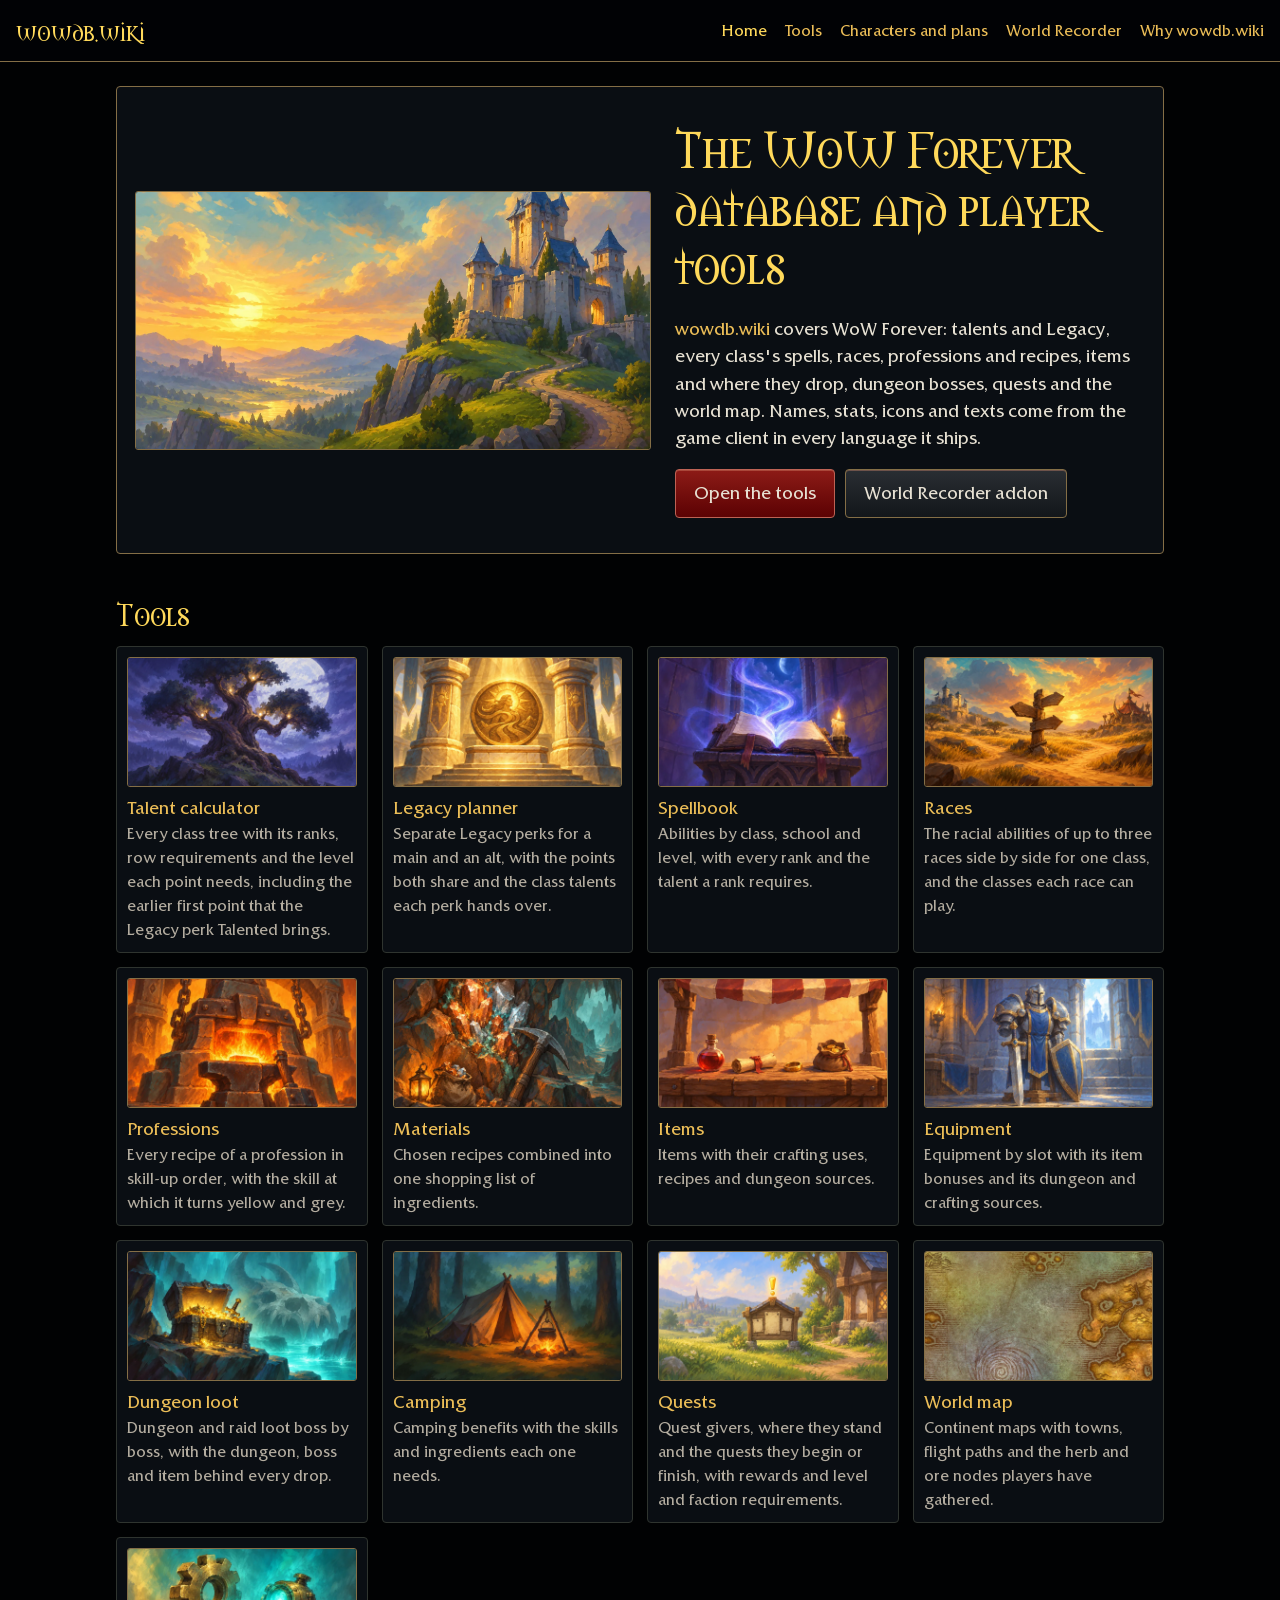
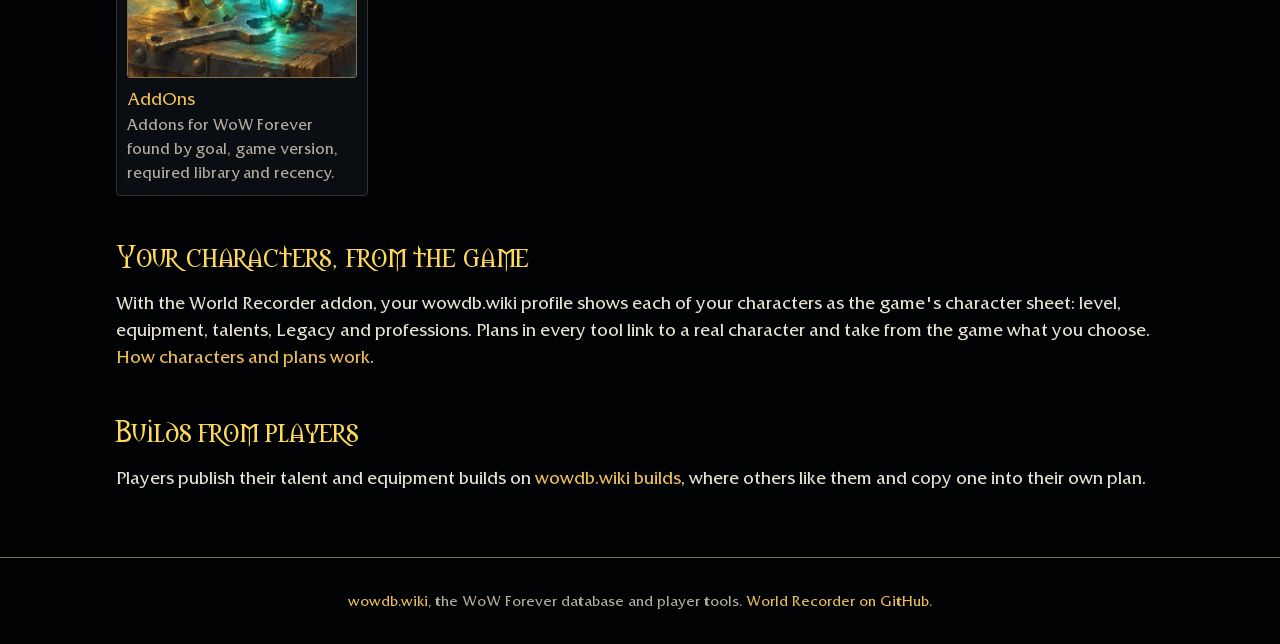
==== index.html @ 4ec66473 "Publish from wowdb.wiki e8067621fb" ====
<!doctype html>
<html lang="en">
<head>
<meta charset="utf-8">
<meta name="viewport" content="width=device-width, initial-scale=1">
<title>wowdb.wiki: WoW Forever database, talent calculator and planners</title>
<meta name="description" content="wowdb.wiki is the WoW Forever database: talent and Legacy planners, spellbook, races, professions, items, dungeon loot, quests and the world map, read from the game client.">
<link rel="canonical" href="https://wowdb-wiki.github.io/">
<meta property="og:type" content="website">
<meta property="og:site_name" content="wowdb.wiki">
<meta property="og:title" content="wowdb.wiki: WoW Forever database, talent calculator and planners">
<meta property="og:description" content="wowdb.wiki is the WoW Forever database: talent and Legacy planners, spellbook, races, professions, items, dungeon loot, quests and the world map, read from the game client.">
<meta property="og:url" content="https://wowdb-wiki.github.io/">
<meta property="og:image" content="https://wowdb-wiki.github.io/images/og-home.jpg">
<meta property="og:image:width" content="1200">
<meta property="og:image:height" content="630">
<meta name="twitter:card" content="summary_large_image">
<link rel="stylesheet" href="/style.css">
<script type="application/ld+json">{"@context": "https://schema.org", "@graph": [{"@type": "Organization", "name": "wowdb.wiki", "url": "https://wowdb.wiki", "sameAs": ["https://github.com/wowdb-wiki"]}, {"@type": "WebSite", "name": "wowdb.wiki", "url": "https://wowdb.wiki"}]}</script>
</head>
<body>
<header class="top"><a class="brand" href="https://wowdb.wiki/">wowdb.wiki</a><nav><a href="/" aria-current="page">Home</a><a href="/tools.html">Tools</a><a href="/characters.html">Characters and plans</a><a href="/world-recorder.html">World Recorder</a><a href="/why.html">Why wowdb.wiki</a></nav></header>
<main>

<section class="hero"><img src="/images/hero.webp" alt="" width="1536" height="768">
<div><h1>The WoW Forever database and player tools</h1>
<p><a href="https://wowdb.wiki/">wowdb.wiki</a> covers WoW Forever: talents and Legacy, every class's spells, races, professions and recipes, items and where they drop, dungeon bosses, quests and the world map. Names, stats, icons and texts come from the game client in every language it ships.</p>
<p class="actions"><a class="button" href="https://wowdb.wiki/forever">Open the tools</a> <a class="button quiet" href="/world-recorder.html">World Recorder addon</a></p></div></section>
<h2>Tools</h2>
<div class="cards"><a class="card" href="https://wowdb.wiki/forever/talents/warrior"><img src="/images/talents.webp" alt="" width="960" height="540" loading="lazy"><span><strong>Talent calculator</strong>Every class tree with its ranks, row requirements and the level each point needs, including the earlier first point that the Legacy perk Talented brings.</span></a><a class="card" href="https://wowdb.wiki/forever/legacy"><img src="/images/legacy.webp" alt="" width="960" height="540" loading="lazy"><span><strong>Legacy planner</strong>Separate Legacy perks for a main and an alt, with the points both share and the class talents each perk hands over.</span></a><a class="card" href="https://wowdb.wiki/forever/abilities"><img src="/images/abilities.webp" alt="" width="960" height="540" loading="lazy"><span><strong>Spellbook</strong>Abilities by class, school and level, with every rank and the talent a rank requires.</span></a><a class="card" href="https://wowdb.wiki/forever/races"><img src="/images/races.webp" alt="" width="960" height="540" loading="lazy"><span><strong>Races</strong>The racial abilities of up to three races side by side for one class, and the classes each race can play.</span></a><a class="card" href="https://wowdb.wiki/forever/professions"><img src="/images/professions.webp" alt="" width="960" height="540" loading="lazy"><span><strong>Professions</strong>Every recipe of a profession in skill-up order, with the skill at which it turns yellow and grey.</span></a><a class="card" href="https://wowdb.wiki/forever/materials"><img src="/images/materials.webp" alt="" width="960" height="540" loading="lazy"><span><strong>Materials</strong>Chosen recipes combined into one shopping list of ingredients.</span></a><a class="card" href="https://wowdb.wiki/forever/items"><img src="/images/items.webp" alt="" width="960" height="540" loading="lazy"><span><strong>Items</strong>Items with their crafting uses, recipes and dungeon sources.</span></a><a class="card" href="https://wowdb.wiki/forever/gear"><img src="/images/gear.webp" alt="" width="960" height="540" loading="lazy"><span><strong>Equipment</strong>Equipment by slot with its item bonuses and its dungeon and crafting sources.</span></a><a class="card" href="https://wowdb.wiki/forever/dungeons"><img src="/images/dungeons.webp" alt="" width="960" height="540" loading="lazy"><span><strong>Dungeon loot</strong>Dungeon and raid loot boss by boss, with the dungeon, boss and item behind every drop.</span></a><a class="card" href="https://wowdb.wiki/forever/camping"><img src="/images/camping.webp" alt="" width="960" height="540" loading="lazy"><span><strong>Camping</strong>Camping benefits with the skills and ingredients each one needs.</span></a><a class="card" href="https://wowdb.wiki/forever/quests"><img src="/images/quests.webp" alt="" width="960" height="540" loading="lazy"><span><strong>Quests</strong>Quest givers, where they stand and the quests they begin or finish, with rewards and level and faction requirements.</span></a><a class="card" href="https://wowdb.wiki/forever/map"><img src="/images/map.webp" alt="" width="960" height="540" loading="lazy"><span><strong>World map</strong>Continent maps with towns, flight paths and the herb and ore nodes players have gathered.</span></a><a class="card" href="https://wowdb.wiki/forever/addons"><img src="/images/addons.webp" alt="" width="960" height="540" loading="lazy"><span><strong>AddOns</strong>Addons for WoW Forever found by goal, game version, required library and recency.</span></a></div>
<h2>Your characters, from the game</h2>
<p>With the World Recorder addon, your wowdb.wiki profile shows each of your characters as the game's character sheet: level, equipment, talents, Legacy and professions. Plans in every tool link to a real character and take from the game what you choose. <a href="/characters.html">How characters and plans work</a>.</p>
<h2>Builds from players</h2>
<p>Players publish their talent and equipment builds on <a href="https://wowdb.wiki/forever/builds">wowdb.wiki builds</a>, where others like them and copy one into their own plan.</p>

</main>
<footer><p><a href="https://wowdb.wiki/">wowdb.wiki</a>, the WoW Forever database and player tools. <a href="https://github.com/wowdb-wiki/world-recorder">World Recorder on GitHub</a>.</p></footer>
</body>
</html>
---- style.css ----
@font-face { font-family: Friz; src: url('/fonts/friz-latin.woff2') format('woff2'); font-display: swap; }
@font-face { font-family: Morpheus; src: url('/fonts/morpheus-latin.woff2') format('woff2'); font-display: swap; }
:root {
  --ink: oklch(91% 0.02 85); --dim: oklch(75% 0.02 85); --gold: oklch(82% 0.13 85); --gold-bright: oklch(90% 0.15 90);
  --edge: oklch(55% 0.063 83); --panel: oklch(17% 0.014 250 / 0.92); --bg: oklch(12% 0.01 250);
  color-scheme: dark;
}
* { box-sizing: border-box; }
body { margin: 0; color: var(--ink); background: var(--bg) url('/images/stone.webp'); font: 17px/1.6 Friz, Georgia, serif; }
a { color: var(--gold); text-decoration: none; }
@media (hover: hover) and (pointer: fine) { a:hover { color: var(--gold-bright); text-shadow: 0 0 8px oklch(80% 0.14 85 / 0.6); } }
a:focus-visible { outline: 2px solid var(--gold-bright); outline-offset: 2px; }
h1, h2 { font-family: Morpheus, Friz, serif; color: var(--gold-bright); font-weight: 400; line-height: 1.2; margin-block: 1.4em 0.5em; }
h1 { font-size: clamp(2rem, 1.5rem + 2vw, 3rem); margin-block-start: 0.3em; }
h2 { font-size: clamp(1.4rem, 1.2rem + 0.8vw, 1.9rem); }
main { max-inline-size: 1080px; margin-inline: auto; padding: 24px 16px 48px; }
.top { display: flex; flex-wrap: wrap; align-items: center; gap: 8px 24px; padding: 14px 16px; border-block-end: 1px solid var(--edge); background: oklch(10% 0.01 250 / 0.9); }
.brand { font: 1.5rem Morpheus, serif; color: var(--gold-bright); margin-inline-end: auto; }
.top nav { display: flex; flex-wrap: wrap; gap: 6px 18px; font-size: 15px; }
.top nav a[aria-current=page] { color: var(--gold-bright); }
.hero { display: grid; grid-template-columns: minmax(0, 1.1fr) minmax(0, 1fr); gap: 24px; align-items: center; padding: 18px; border: 1px solid var(--edge); border-radius: 4px; background: var(--panel); }
.hero img, .card img, .tool img { inline-size: 100%; block-size: auto; display: block; border: 1px solid var(--edge); border-radius: 3px; }
.actions { display: flex; flex-wrap: wrap; gap: 10px; }
.button { display: inline-block; padding: 10px 18px; border: 1px solid oklch(60% 0.12 30); border-radius: 4px; color: var(--ink); background: linear-gradient(oklch(42% 0.15 28), oklch(30% 0.12 28)); box-shadow: inset 0 1px 0 oklch(70% 0.1 40 / 0.4); }
.button.quiet { border-color: var(--edge); background: linear-gradient(oklch(30% 0.01 250), oklch(20% 0.01 250)); }
.cards { display: grid; grid-template-columns: repeat(auto-fill, minmax(min(100%, 240px), 1fr)); gap: 14px; }
.card { display: grid; align-content: start; gap: 8px; padding: 10px; border: 1px solid oklch(32% 0.011 145); border-radius: 4px; background: var(--panel); color: var(--dim); font-size: 15px; }
.card strong { display: block; color: var(--gold); font-weight: 400; font-size: 17px; }
@media (hover: hover) and (pointer: fine) { .card:hover { border-color: var(--edge); text-shadow: none; } .card:hover strong { color: var(--gold-bright); } }
.tool { display: grid; grid-template-columns: minmax(0, 280px) minmax(0, 1fr); gap: 18px; align-items: center; padding: 14px; margin-block: 14px; border: 1px solid oklch(32% 0.011 145); border-radius: 4px; background: var(--panel); }
.tool h2 { margin-block: 0 0.3em; }
ul { padding-inline-start: 1.2em; }
code { font-size: 15px; color: var(--gold-bright); }
footer { padding: 18px 16px; border-block-start: 1px solid var(--edge); color: var(--dim); font-size: 14px; text-align: center; }
@media (width <= 720px) { .hero, .tool { grid-template-columns: 1fr; } body { font-size: 16px; } }
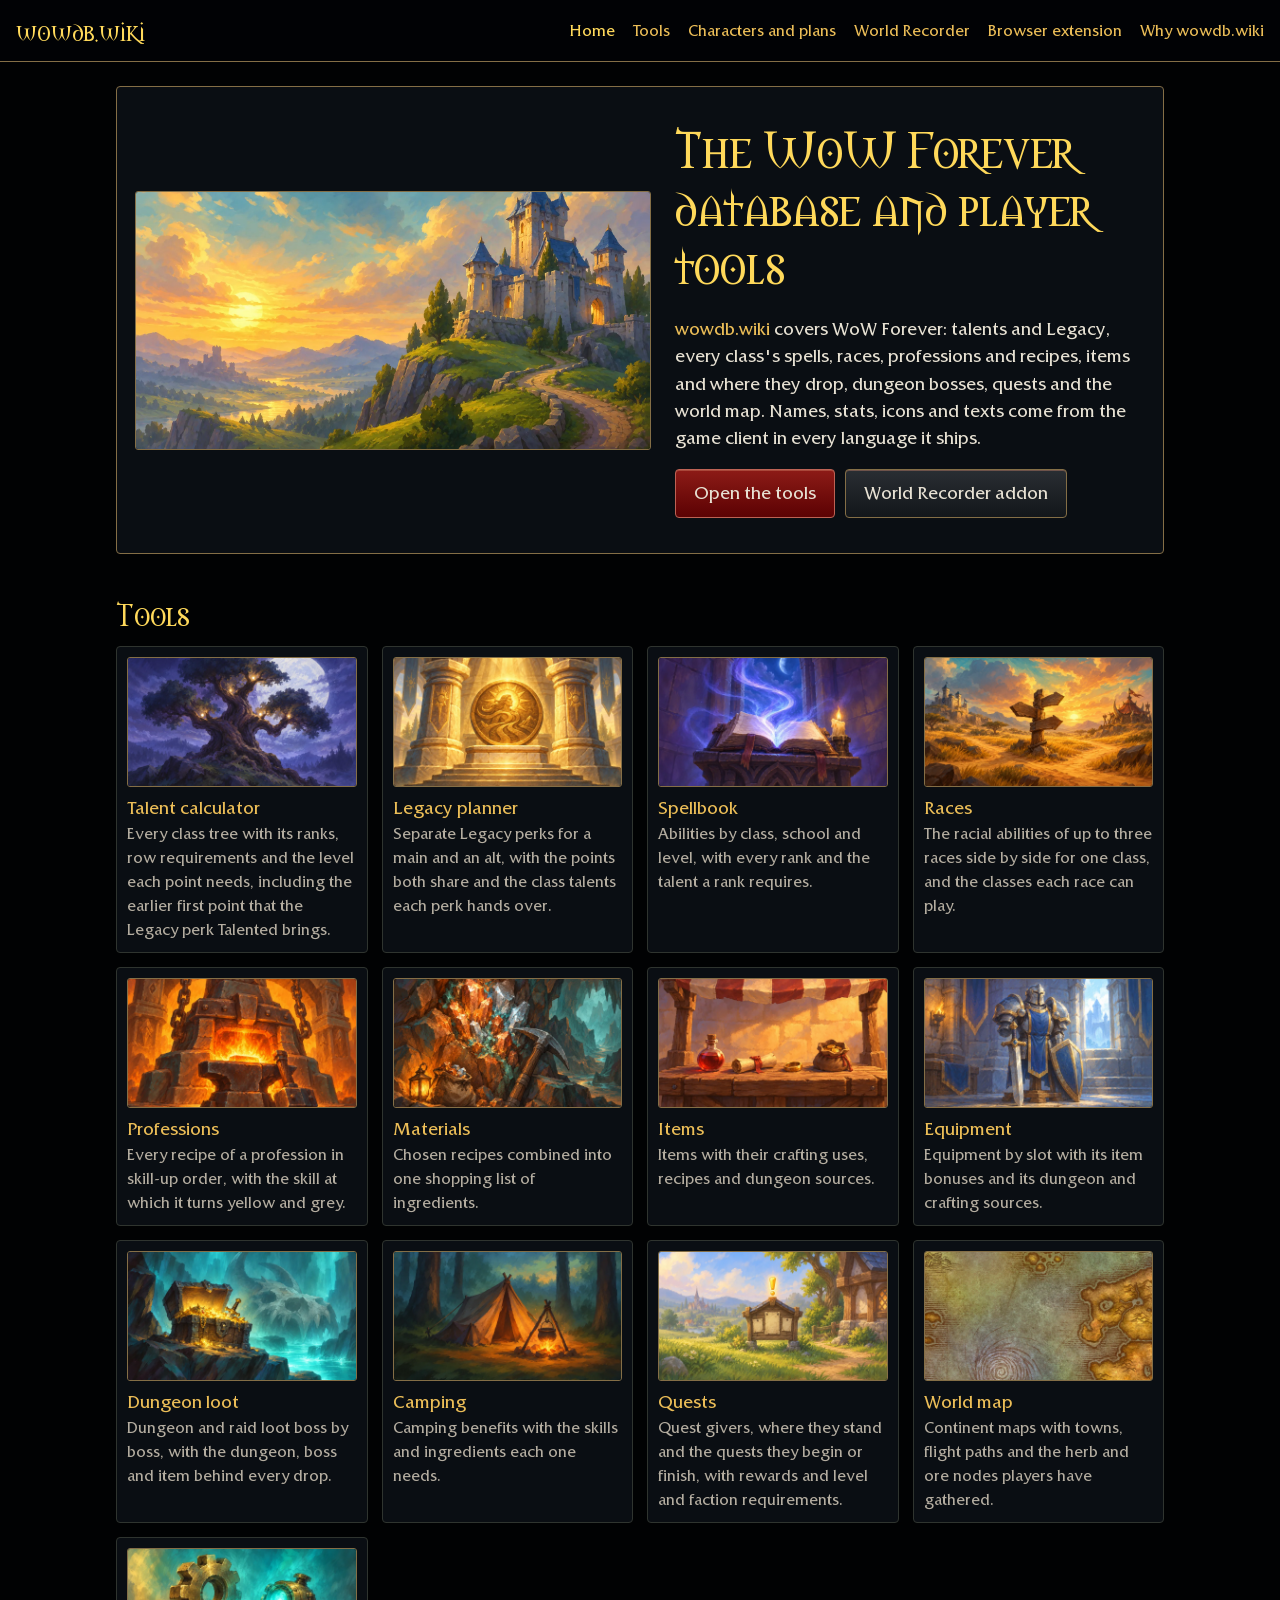
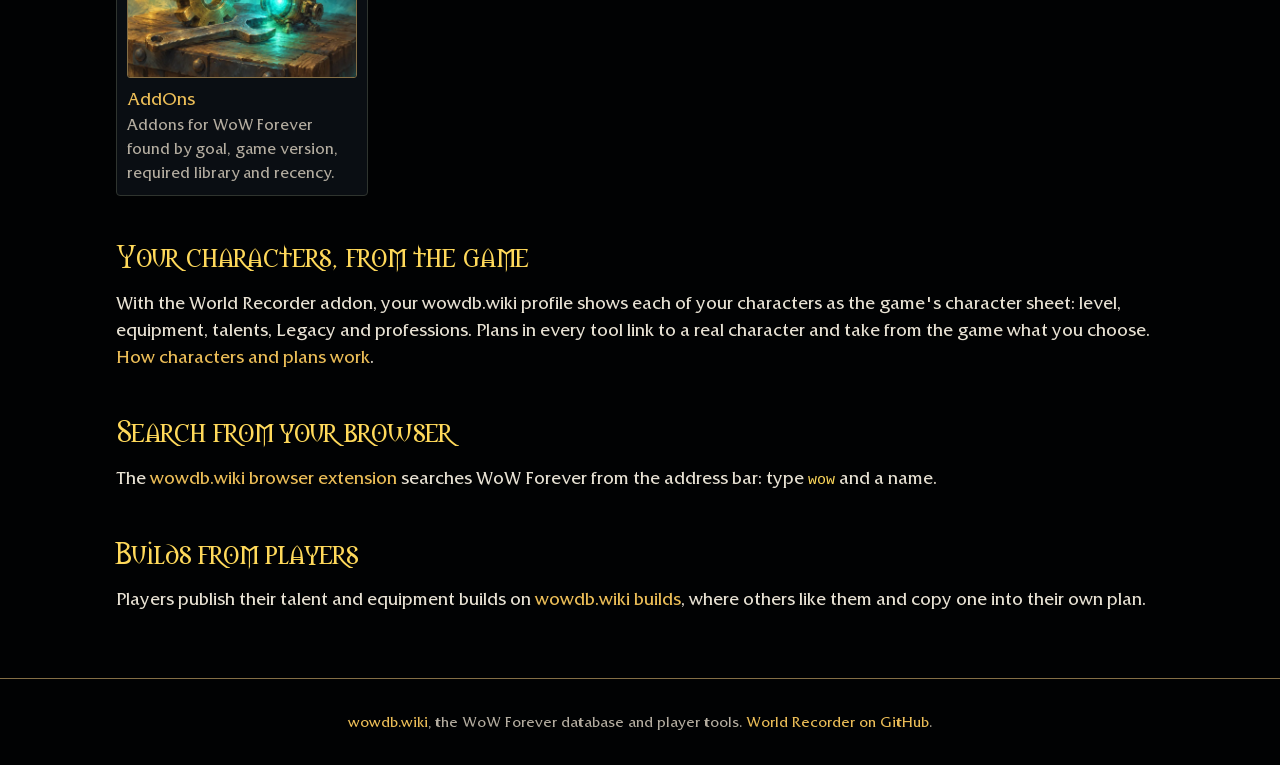
==== commit 8677fe33: "Publish from wowdb.wiki 198681fbac" ====
--- a/index.html
+++ b/index.html
@@ -5,21 +5,21 @@
 <meta name="viewport" content="width=device-width, initial-scale=1">
 <title>wowdb.wiki: WoW Forever database, talent calculator and planners</title>
 <meta name="description" content="wowdb.wiki is the WoW Forever database: talent and Legacy planners, spellbook, races, professions, items, dungeon loot, quests and the world map, read from the game client.">
-<link rel="canonical" href="https://wowdb-wiki.github.io/">
+<link rel="canonical" href="https://azeroth-db.github.io/">
 <meta property="og:type" content="website">
 <meta property="og:site_name" content="wowdb.wiki">
 <meta property="og:title" content="wowdb.wiki: WoW Forever database, talent calculator and planners">
 <meta property="og:description" content="wowdb.wiki is the WoW Forever database: talent and Legacy planners, spellbook, races, professions, items, dungeon loot, quests and the world map, read from the game client.">
-<meta property="og:url" content="https://wowdb-wiki.github.io/">
-<meta property="og:image" content="https://wowdb-wiki.github.io/images/og-home.jpg">
+<meta property="og:url" content="https://azeroth-db.github.io/">
+<meta property="og:image" content="https://azeroth-db.github.io/images/og-home.jpg">
 <meta property="og:image:width" content="1200">
 <meta property="og:image:height" content="630">
 <meta name="twitter:card" content="summary_large_image">
 <link rel="stylesheet" href="/style.css">
-<script type="application/ld+json">{"@context": "https://schema.org", "@graph": [{"@type": "Organization", "name": "wowdb.wiki", "url": "https://wowdb.wiki", "sameAs": ["https://github.com/wowdb-wiki"]}, {"@type": "WebSite", "name": "wowdb.wiki", "url": "https://wowdb.wiki"}]}</script>
+<script type="application/ld+json">{"@context": "https://schema.org", "@graph": [{"@type": "Organization", "name": "wowdb.wiki", "url": "https://wowdb.wiki", "sameAs": ["https://github.com/azeroth-db"]}, {"@type": "WebSite", "name": "wowdb.wiki", "url": "https://wowdb.wiki"}]}</script>
 </head>
 <body>
-<header class="top"><a class="brand" href="https://wowdb.wiki/">wowdb.wiki</a><nav><a href="/" aria-current="page">Home</a><a href="/tools.html">Tools</a><a href="/characters.html">Characters and plans</a><a href="/world-recorder.html">World Recorder</a><a href="/why.html">Why wowdb.wiki</a></nav></header>
+<header class="top"><a class="brand" href="https://wowdb.wiki/">wowdb.wiki</a><nav><a href="/" aria-current="page">Home</a><a href="/tools.html">Tools</a><a href="/characters.html">Characters and plans</a><a href="/world-recorder.html">World Recorder</a><a href="/extension.html">Browser extension</a><a href="/why.html">Why wowdb.wiki</a></nav></header>
 <main>
 
 <section class="hero"><img src="/images/hero.webp" alt="" width="1536" height="768">
@@ -30,10 +30,12 @@
 <div class="cards"><a class="card" href="https://wowdb.wiki/forever/talents/warrior"><img src="/images/talents.webp" alt="" width="960" height="540" loading="lazy"><span><strong>Talent calculator</strong>Every class tree with its ranks, row requirements and the level each point needs, including the earlier first point that the Legacy perk Talented brings.</span></a><a class="card" href="https://wowdb.wiki/forever/legacy"><img src="/images/legacy.webp" alt="" width="960" height="540" loading="lazy"><span><strong>Legacy planner</strong>Separate Legacy perks for a main and an alt, with the points both share and the class talents each perk hands over.</span></a><a class="card" href="https://wowdb.wiki/forever/abilities"><img src="/images/abilities.webp" alt="" width="960" height="540" loading="lazy"><span><strong>Spellbook</strong>Abilities by class, school and level, with every rank and the talent a rank requires.</span></a><a class="card" href="https://wowdb.wiki/forever/races"><img src="/images/races.webp" alt="" width="960" height="540" loading="lazy"><span><strong>Races</strong>The racial abilities of up to three races side by side for one class, and the classes each race can play.</span></a><a class="card" href="https://wowdb.wiki/forever/professions"><img src="/images/professions.webp" alt="" width="960" height="540" loading="lazy"><span><strong>Professions</strong>Every recipe of a profession in skill-up order, with the skill at which it turns yellow and grey.</span></a><a class="card" href="https://wowdb.wiki/forever/materials"><img src="/images/materials.webp" alt="" width="960" height="540" loading="lazy"><span><strong>Materials</strong>Chosen recipes combined into one shopping list of ingredients.</span></a><a class="card" href="https://wowdb.wiki/forever/items"><img src="/images/items.webp" alt="" width="960" height="540" loading="lazy"><span><strong>Items</strong>Items with their crafting uses, recipes and dungeon sources.</span></a><a class="card" href="https://wowdb.wiki/forever/gear"><img src="/images/gear.webp" alt="" width="960" height="540" loading="lazy"><span><strong>Equipment</strong>Equipment by slot with its item bonuses and its dungeon and crafting sources.</span></a><a class="card" href="https://wowdb.wiki/forever/dungeons"><img src="/images/dungeons.webp" alt="" width="960" height="540" loading="lazy"><span><strong>Dungeon loot</strong>Dungeon and raid loot boss by boss, with the dungeon, boss and item behind every drop.</span></a><a class="card" href="https://wowdb.wiki/forever/camping"><img src="/images/camping.webp" alt="" width="960" height="540" loading="lazy"><span><strong>Camping</strong>Camping benefits with the skills and ingredients each one needs.</span></a><a class="card" href="https://wowdb.wiki/forever/quests"><img src="/images/quests.webp" alt="" width="960" height="540" loading="lazy"><span><strong>Quests</strong>Quest givers, where they stand and the quests they begin or finish, with rewards and level and faction requirements.</span></a><a class="card" href="https://wowdb.wiki/forever/map"><img src="/images/map.webp" alt="" width="960" height="540" loading="lazy"><span><strong>World map</strong>Continent maps with towns, flight paths and the herb and ore nodes players have gathered.</span></a><a class="card" href="https://wowdb.wiki/forever/addons"><img src="/images/addons.webp" alt="" width="960" height="540" loading="lazy"><span><strong>AddOns</strong>Addons for WoW Forever found by goal, game version, required library and recency.</span></a></div>
 <h2>Your characters, from the game</h2>
 <p>With the World Recorder addon, your wowdb.wiki profile shows each of your characters as the game's character sheet: level, equipment, talents, Legacy and professions. Plans in every tool link to a real character and take from the game what you choose. <a href="/characters.html">How characters and plans work</a>.</p>
+<h2>Search from your browser</h2>
+<p>The <a href="/extension.html">wowdb.wiki browser extension</a> searches WoW Forever from the address bar: type <code>wow</code> and a name.</p>
 <h2>Builds from players</h2>
 <p>Players publish their talent and equipment builds on <a href="https://wowdb.wiki/forever/builds">wowdb.wiki builds</a>, where others like them and copy one into their own plan.</p>
 
 </main>
-<footer><p><a href="https://wowdb.wiki/">wowdb.wiki</a>, the WoW Forever database and player tools. <a href="https://github.com/wowdb-wiki/world-recorder">World Recorder on GitHub</a>.</p></footer>
+<footer><p><a href="https://wowdb.wiki/">wowdb.wiki</a>, the WoW Forever database and player tools. <a href="https://github.com/azeroth-db/world-recorder">World Recorder on GitHub</a>.</p></footer>
 </body>
 </html>
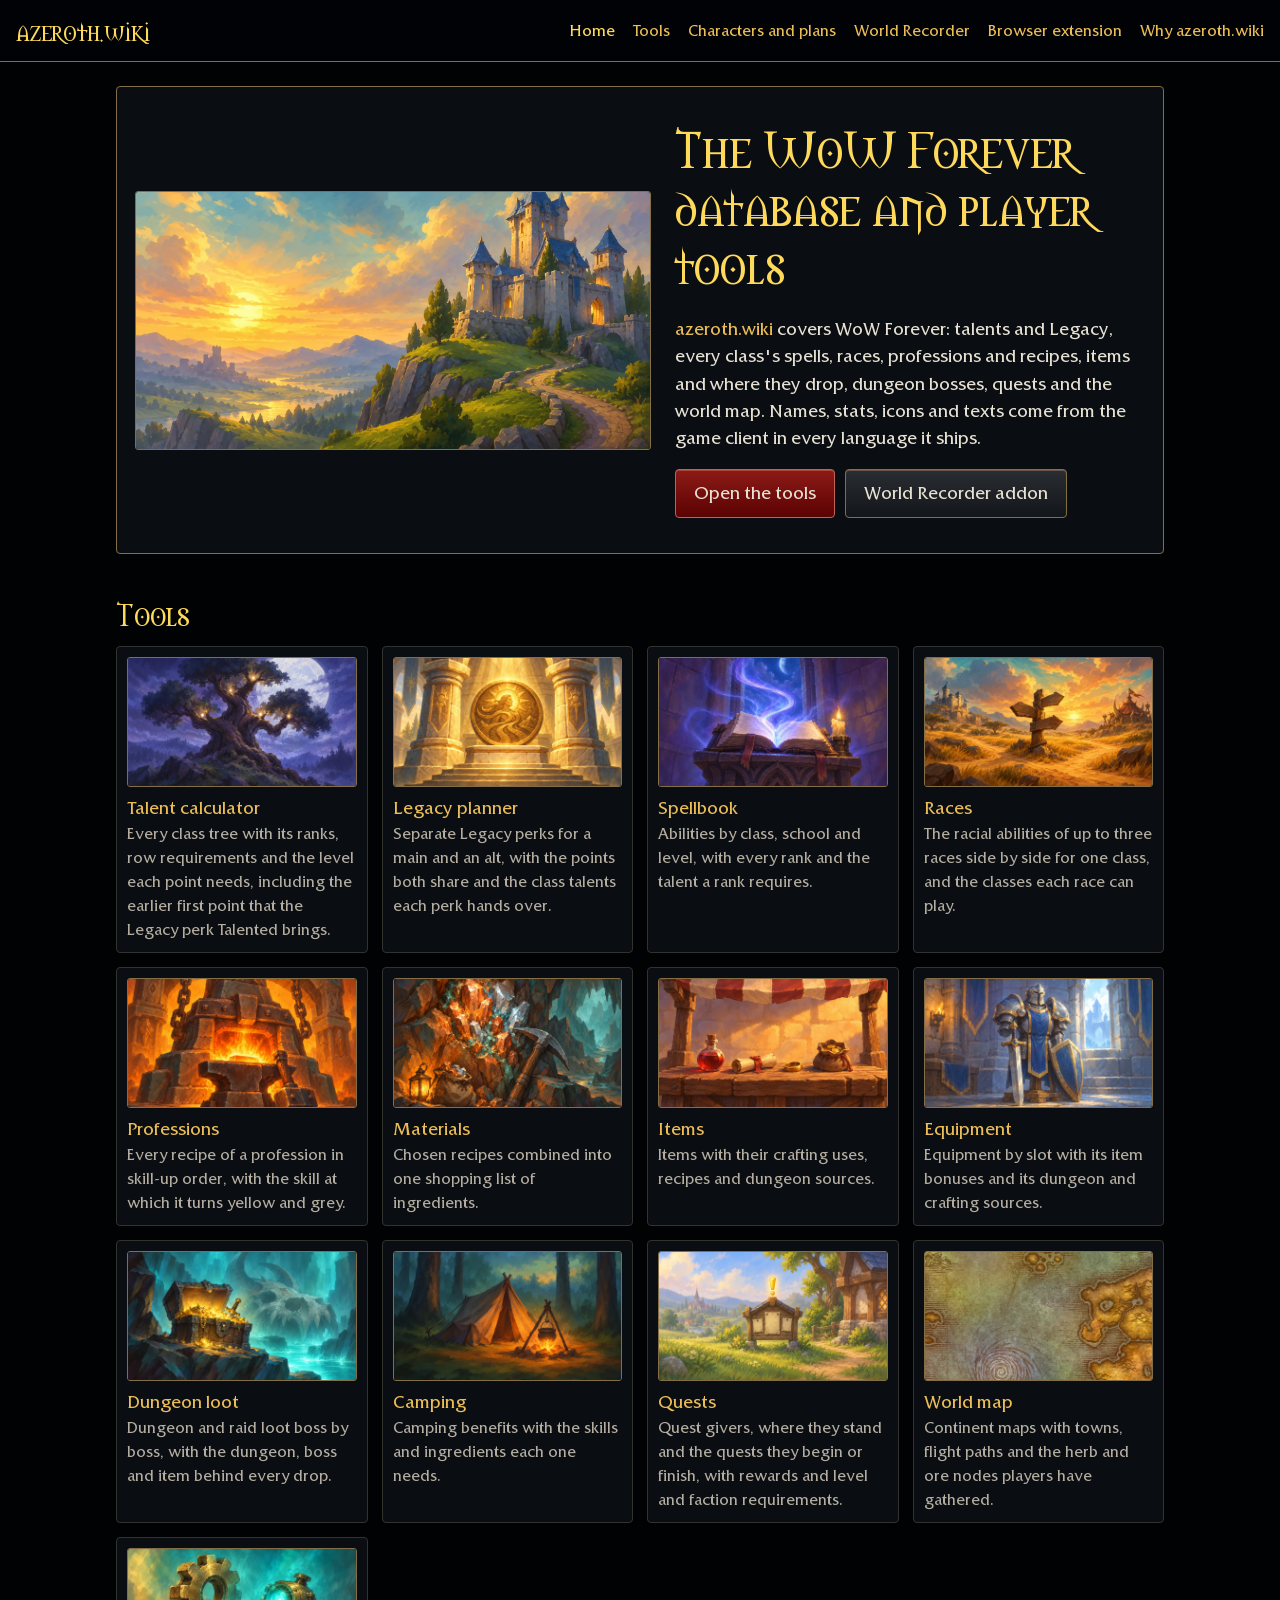
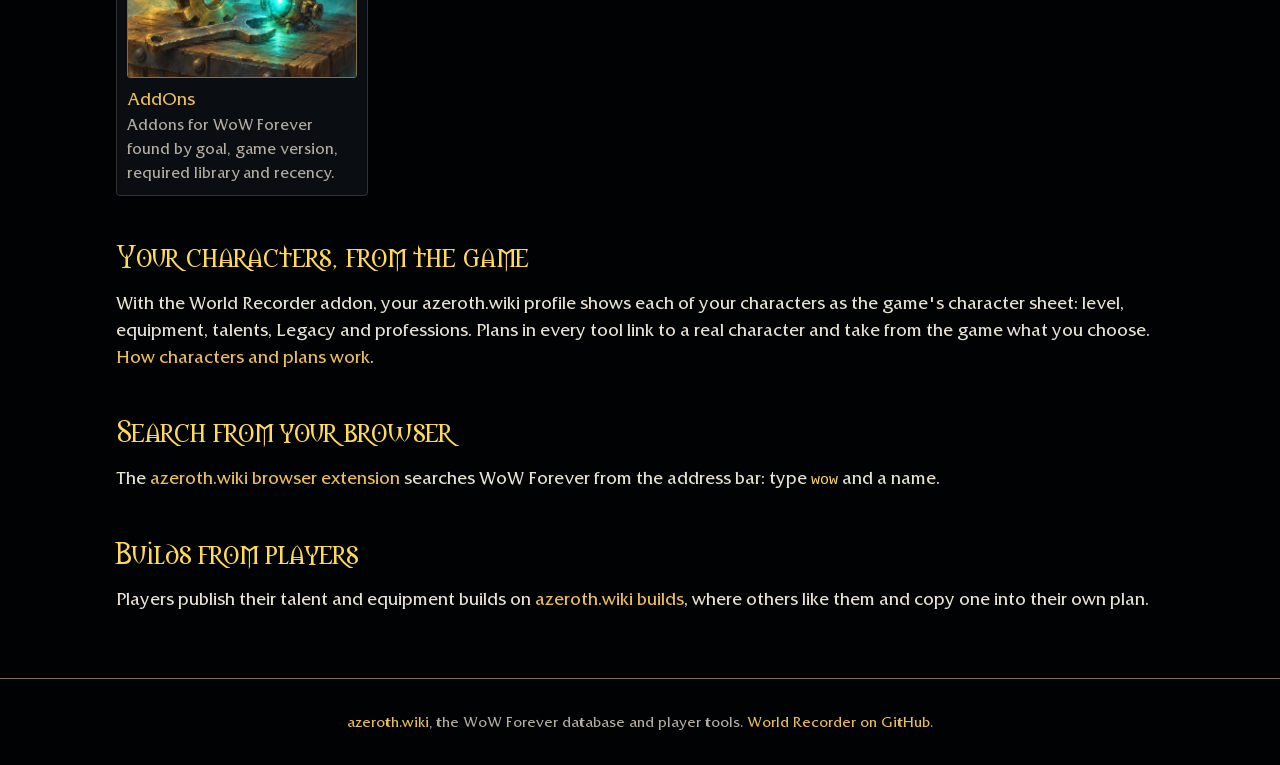
==== commit ef1009e6: "Publish from azeroth.wiki 0d3d0656641" ====
--- a/index.html
+++ b/index.html
@@ -3,39 +3,39 @@
 <head>
 <meta charset="utf-8">
 <meta name="viewport" content="width=device-width, initial-scale=1">
-<title>wowdb.wiki: WoW Forever database, talent calculator and planners</title>
-<meta name="description" content="wowdb.wiki is the WoW Forever database: talent and Legacy planners, spellbook, races, professions, items, dungeon loot, quests and the world map, read from the game client.">
+<title>azeroth.wiki: WoW Forever database, talent calculator and planners</title>
+<meta name="description" content="azeroth.wiki is the WoW Forever database: talent and Legacy planners, spellbook, races, professions, items, dungeon loot, quests and the world map, read from the game client.">
 <link rel="canonical" href="https://azeroth-db.github.io/">
 <meta property="og:type" content="website">
-<meta property="og:site_name" content="wowdb.wiki">
-<meta property="og:title" content="wowdb.wiki: WoW Forever database, talent calculator and planners">
-<meta property="og:description" content="wowdb.wiki is the WoW Forever database: talent and Legacy planners, spellbook, races, professions, items, dungeon loot, quests and the world map, read from the game client.">
+<meta property="og:site_name" content="azeroth.wiki">
+<meta property="og:title" content="azeroth.wiki: WoW Forever database, talent calculator and planners">
+<meta property="og:description" content="azeroth.wiki is the WoW Forever database: talent and Legacy planners, spellbook, races, professions, items, dungeon loot, quests and the world map, read from the game client.">
 <meta property="og:url" content="https://azeroth-db.github.io/">
 <meta property="og:image" content="https://azeroth-db.github.io/images/og-home.jpg">
 <meta property="og:image:width" content="1200">
 <meta property="og:image:height" content="630">
 <meta name="twitter:card" content="summary_large_image">
 <link rel="stylesheet" href="/style.css">
-<script type="application/ld+json">{"@context": "https://schema.org", "@graph": [{"@type": "Organization", "name": "wowdb.wiki", "url": "https://wowdb.wiki", "sameAs": ["https://github.com/azeroth-db"]}, {"@type": "WebSite", "name": "wowdb.wiki", "url": "https://wowdb.wiki"}]}</script>
+<script type="application/ld+json">{"@context": "https://schema.org", "@graph": [{"@type": "Organization", "name": "azeroth.wiki", "url": "https://azeroth.wiki", "sameAs": ["https://github.com/azeroth-db"]}, {"@type": "WebSite", "name": "azeroth.wiki", "url": "https://azeroth.wiki"}]}</script>
 </head>
 <body>
-<header class="top"><a class="brand" href="https://wowdb.wiki/">wowdb.wiki</a><nav><a href="/" aria-current="page">Home</a><a href="/tools.html">Tools</a><a href="/characters.html">Characters and plans</a><a href="/world-recorder.html">World Recorder</a><a href="/extension.html">Browser extension</a><a href="/why.html">Why wowdb.wiki</a></nav></header>
+<header class="top"><a class="brand" href="https://azeroth.wiki/">azeroth.wiki</a><nav><a href="/" aria-current="page">Home</a><a href="/tools.html">Tools</a><a href="/characters.html">Characters and plans</a><a href="/world-recorder.html">World Recorder</a><a href="/extension.html">Browser extension</a><a href="/why.html">Why azeroth.wiki</a></nav></header>
 <main>
 
 <section class="hero"><img src="/images/hero.webp" alt="" width="1536" height="768">
 <div><h1>The WoW Forever database and player tools</h1>
-<p><a href="https://wowdb.wiki/">wowdb.wiki</a> covers WoW Forever: talents and Legacy, every class's spells, races, professions and recipes, items and where they drop, dungeon bosses, quests and the world map. Names, stats, icons and texts come from the game client in every language it ships.</p>
-<p class="actions"><a class="button" href="https://wowdb.wiki/forever">Open the tools</a> <a class="button quiet" href="/world-recorder.html">World Recorder addon</a></p></div></section>
+<p><a href="https://azeroth.wiki/">azeroth.wiki</a> covers WoW Forever: talents and Legacy, every class's spells, races, professions and recipes, items and where they drop, dungeon bosses, quests and the world map. Names, stats, icons and texts come from the game client in every language it ships.</p>
+<p class="actions"><a class="button" href="https://azeroth.wiki/forever">Open the tools</a> <a class="button quiet" href="/world-recorder.html">World Recorder addon</a></p></div></section>
 <h2>Tools</h2>
-<div class="cards"><a class="card" href="https://wowdb.wiki/forever/talents/warrior"><img src="/images/talents.webp" alt="" width="960" height="540" loading="lazy"><span><strong>Talent calculator</strong>Every class tree with its ranks, row requirements and the level each point needs, including the earlier first point that the Legacy perk Talented brings.</span></a><a class="card" href="https://wowdb.wiki/forever/legacy"><img src="/images/legacy.webp" alt="" width="960" height="540" loading="lazy"><span><strong>Legacy planner</strong>Separate Legacy perks for a main and an alt, with the points both share and the class talents each perk hands over.</span></a><a class="card" href="https://wowdb.wiki/forever/abilities"><img src="/images/abilities.webp" alt="" width="960" height="540" loading="lazy"><span><strong>Spellbook</strong>Abilities by class, school and level, with every rank and the talent a rank requires.</span></a><a class="card" href="https://wowdb.wiki/forever/races"><img src="/images/races.webp" alt="" width="960" height="540" loading="lazy"><span><strong>Races</strong>The racial abilities of up to three races side by side for one class, and the classes each race can play.</span></a><a class="card" href="https://wowdb.wiki/forever/professions"><img src="/images/professions.webp" alt="" width="960" height="540" loading="lazy"><span><strong>Professions</strong>Every recipe of a profession in skill-up order, with the skill at which it turns yellow and grey.</span></a><a class="card" href="https://wowdb.wiki/forever/materials"><img src="/images/materials.webp" alt="" width="960" height="540" loading="lazy"><span><strong>Materials</strong>Chosen recipes combined into one shopping list of ingredients.</span></a><a class="card" href="https://wowdb.wiki/forever/items"><img src="/images/items.webp" alt="" width="960" height="540" loading="lazy"><span><strong>Items</strong>Items with their crafting uses, recipes and dungeon sources.</span></a><a class="card" href="https://wowdb.wiki/forever/gear"><img src="/images/gear.webp" alt="" width="960" height="540" loading="lazy"><span><strong>Equipment</strong>Equipment by slot with its item bonuses and its dungeon and crafting sources.</span></a><a class="card" href="https://wowdb.wiki/forever/dungeons"><img src="/images/dungeons.webp" alt="" width="960" height="540" loading="lazy"><span><strong>Dungeon loot</strong>Dungeon and raid loot boss by boss, with the dungeon, boss and item behind every drop.</span></a><a class="card" href="https://wowdb.wiki/forever/camping"><img src="/images/camping.webp" alt="" width="960" height="540" loading="lazy"><span><strong>Camping</strong>Camping benefits with the skills and ingredients each one needs.</span></a><a class="card" href="https://wowdb.wiki/forever/quests"><img src="/images/quests.webp" alt="" width="960" height="540" loading="lazy"><span><strong>Quests</strong>Quest givers, where they stand and the quests they begin or finish, with rewards and level and faction requirements.</span></a><a class="card" href="https://wowdb.wiki/forever/map"><img src="/images/map.webp" alt="" width="960" height="540" loading="lazy"><span><strong>World map</strong>Continent maps with towns, flight paths and the herb and ore nodes players have gathered.</span></a><a class="card" href="https://wowdb.wiki/forever/addons"><img src="/images/addons.webp" alt="" width="960" height="540" loading="lazy"><span><strong>AddOns</strong>Addons for WoW Forever found by goal, game version, required library and recency.</span></a></div>
+<div class="cards"><a class="card" href="https://azeroth.wiki/forever/talents/warrior"><img src="/images/talents.webp" alt="" width="960" height="540" loading="lazy"><span><strong>Talent calculator</strong>Every class tree with its ranks, row requirements and the level each point needs, including the earlier first point that the Legacy perk Talented brings.</span></a><a class="card" href="https://azeroth.wiki/forever/legacy"><img src="/images/legacy.webp" alt="" width="960" height="540" loading="lazy"><span><strong>Legacy planner</strong>Separate Legacy perks for a main and an alt, with the points both share and the class talents each perk hands over.</span></a><a class="card" href="https://azeroth.wiki/forever/abilities"><img src="/images/abilities.webp" alt="" width="960" height="540" loading="lazy"><span><strong>Spellbook</strong>Abilities by class, school and level, with every rank and the talent a rank requires.</span></a><a class="card" href="https://azeroth.wiki/forever/races"><img src="/images/races.webp" alt="" width="960" height="540" loading="lazy"><span><strong>Races</strong>The racial abilities of up to three races side by side for one class, and the classes each race can play.</span></a><a class="card" href="https://azeroth.wiki/forever/professions"><img src="/images/professions.webp" alt="" width="960" height="540" loading="lazy"><span><strong>Professions</strong>Every recipe of a profession in skill-up order, with the skill at which it turns yellow and grey.</span></a><a class="card" href="https://azeroth.wiki/forever/materials"><img src="/images/materials.webp" alt="" width="960" height="540" loading="lazy"><span><strong>Materials</strong>Chosen recipes combined into one shopping list of ingredients.</span></a><a class="card" href="https://azeroth.wiki/forever/items"><img src="/images/items.webp" alt="" width="960" height="540" loading="lazy"><span><strong>Items</strong>Items with their crafting uses, recipes and dungeon sources.</span></a><a class="card" href="https://azeroth.wiki/forever/gear"><img src="/images/gear.webp" alt="" width="960" height="540" loading="lazy"><span><strong>Equipment</strong>Equipment by slot with its item bonuses and its dungeon and crafting sources.</span></a><a class="card" href="https://azeroth.wiki/forever/dungeons"><img src="/images/dungeons.webp" alt="" width="960" height="540" loading="lazy"><span><strong>Dungeon loot</strong>Dungeon and raid loot boss by boss, with the dungeon, boss and item behind every drop.</span></a><a class="card" href="https://azeroth.wiki/forever/camping"><img src="/images/camping.webp" alt="" width="960" height="540" loading="lazy"><span><strong>Camping</strong>Camping benefits with the skills and ingredients each one needs.</span></a><a class="card" href="https://azeroth.wiki/forever/quests"><img src="/images/quests.webp" alt="" width="960" height="540" loading="lazy"><span><strong>Quests</strong>Quest givers, where they stand and the quests they begin or finish, with rewards and level and faction requirements.</span></a><a class="card" href="https://azeroth.wiki/forever/map"><img src="/images/map.webp" alt="" width="960" height="540" loading="lazy"><span><strong>World map</strong>Continent maps with towns, flight paths and the herb and ore nodes players have gathered.</span></a><a class="card" href="https://azeroth.wiki/forever/addons"><img src="/images/addons.webp" alt="" width="960" height="540" loading="lazy"><span><strong>AddOns</strong>Addons for WoW Forever found by goal, game version, required library and recency.</span></a></div>
 <h2>Your characters, from the game</h2>
-<p>With the World Recorder addon, your wowdb.wiki profile shows each of your characters as the game's character sheet: level, equipment, talents, Legacy and professions. Plans in every tool link to a real character and take from the game what you choose. <a href="/characters.html">How characters and plans work</a>.</p>
+<p>With the World Recorder addon, your azeroth.wiki profile shows each of your characters as the game's character sheet: level, equipment, talents, Legacy and professions. Plans in every tool link to a real character and take from the game what you choose. <a href="/characters.html">How characters and plans work</a>.</p>
 <h2>Search from your browser</h2>
-<p>The <a href="/extension.html">wowdb.wiki browser extension</a> searches WoW Forever from the address bar: type <code>wow</code> and a name.</p>
+<p>The <a href="/extension.html">azeroth.wiki browser extension</a> searches WoW Forever from the address bar: type <code>wow</code> and a name.</p>
 <h2>Builds from players</h2>
-<p>Players publish their talent and equipment builds on <a href="https://wowdb.wiki/forever/builds">wowdb.wiki builds</a>, where others like them and copy one into their own plan.</p>
+<p>Players publish their talent and equipment builds on <a href="https://azeroth.wiki/forever/builds">azeroth.wiki builds</a>, where others like them and copy one into their own plan.</p>
 
 </main>
-<footer><p><a href="https://wowdb.wiki/">wowdb.wiki</a>, the WoW Forever database and player tools. <a href="https://github.com/azeroth-db/world-recorder">World Recorder on GitHub</a>.</p></footer>
+<footer><p><a href="https://azeroth.wiki/">azeroth.wiki</a>, the WoW Forever database and player tools. <a href="https://github.com/azeroth-db/world-recorder">World Recorder on GitHub</a>.</p></footer>
 </body>
 </html>
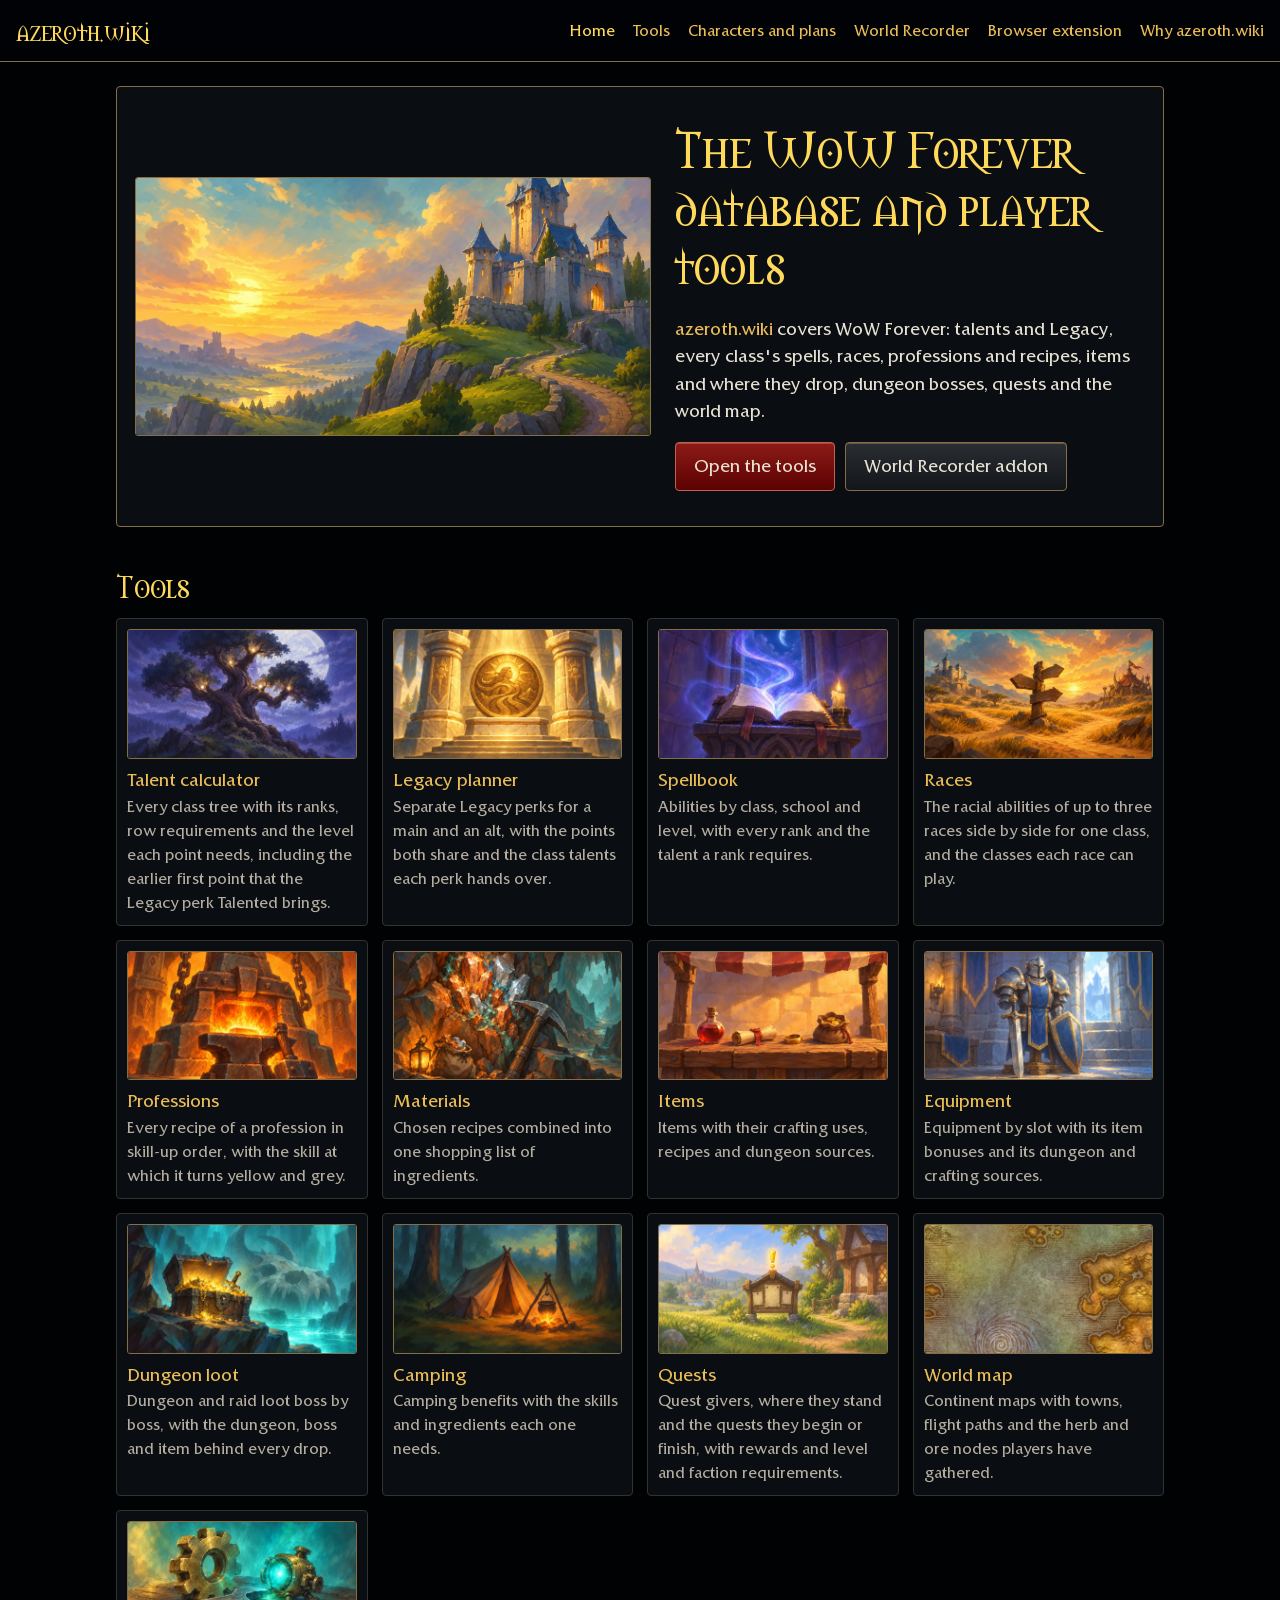
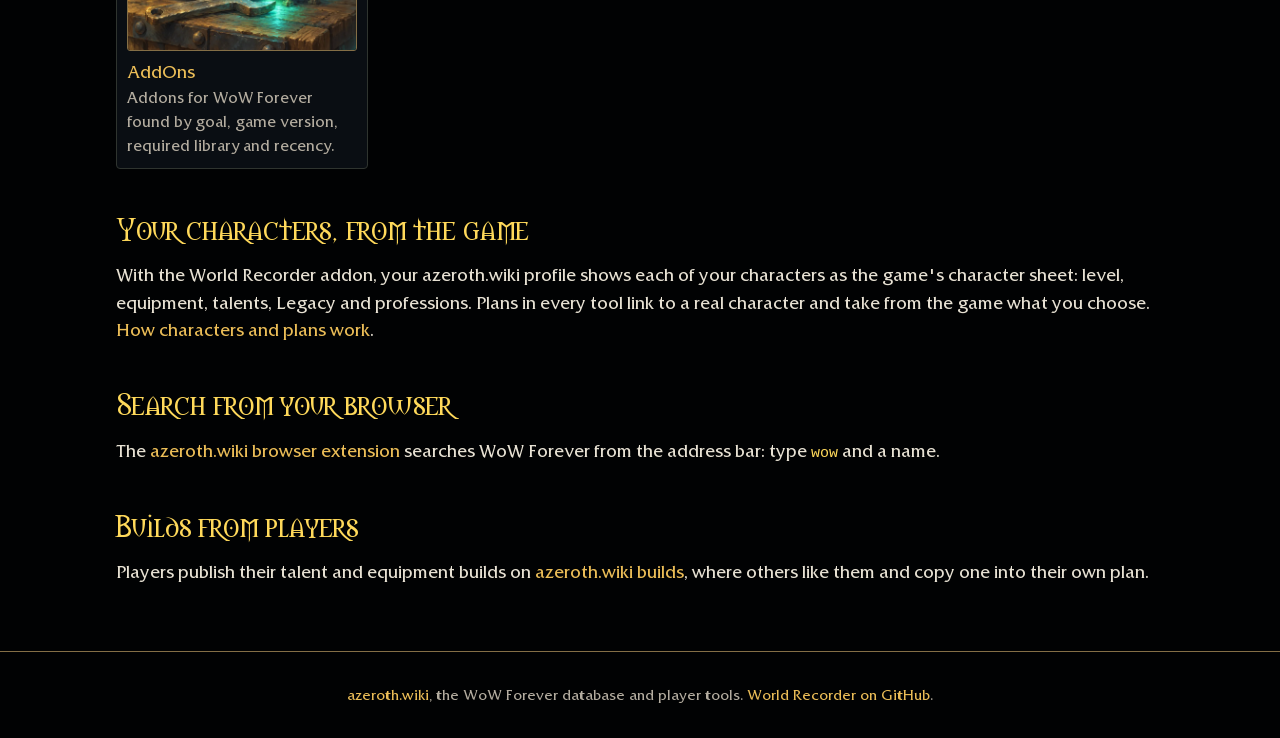
==== commit aafe31d5: "docs(WOW-101): correct Recorder setup links and data claims" ====
--- a/index.html
+++ b/index.html
@@ -4,12 +4,12 @@
 <meta charset="utf-8">
 <meta name="viewport" content="width=device-width, initial-scale=1">
 <title>azeroth.wiki: WoW Forever database, talent calculator and planners</title>
-<meta name="description" content="azeroth.wiki is the WoW Forever database: talent and Legacy planners, spellbook, races, professions, items, dungeon loot, quests and the world map, read from the game client.">
+<meta name="description" content="azeroth.wiki is the WoW Forever database: talent and Legacy planners, spellbook, races, professions, items, dungeon loot, quests and the world map.">
 <link rel="canonical" href="https://azeroth-db.github.io/">
 <meta property="og:type" content="website">
 <meta property="og:site_name" content="azeroth.wiki">
 <meta property="og:title" content="azeroth.wiki: WoW Forever database, talent calculator and planners">
-<meta property="og:description" content="azeroth.wiki is the WoW Forever database: talent and Legacy planners, spellbook, races, professions, items, dungeon loot, quests and the world map, read from the game client.">
+<meta property="og:description" content="azeroth.wiki is the WoW Forever database: talent and Legacy planners, spellbook, races, professions, items, dungeon loot, quests and the world map.">
 <meta property="og:url" content="https://azeroth-db.github.io/">
 <meta property="og:image" content="https://azeroth-db.github.io/images/og-home.jpg">
 <meta property="og:image:width" content="1200">
@@ -24,7 +24,7 @@
 
 <section class="hero"><img src="/images/hero.webp" alt="" width="1536" height="768">
 <div><h1>The WoW Forever database and player tools</h1>
-<p><a href="https://azeroth.wiki/">azeroth.wiki</a> covers WoW Forever: talents and Legacy, every class's spells, races, professions and recipes, items and where they drop, dungeon bosses, quests and the world map. Names, stats, icons and texts come from the game client in every language it ships.</p>
+<p><a href="https://azeroth.wiki/">azeroth.wiki</a> covers WoW Forever: talents and Legacy, every class's spells, races, professions and recipes, items and where they drop, dungeon bosses, quests and the world map.</p>
 <p class="actions"><a class="button" href="https://azeroth.wiki/forever">Open the tools</a> <a class="button quiet" href="/world-recorder.html">World Recorder addon</a></p></div></section>
 <h2>Tools</h2>
 <div class="cards"><a class="card" href="https://azeroth.wiki/forever/talents/warrior"><img src="/images/talents.webp" alt="" width="960" height="540" loading="lazy"><span><strong>Talent calculator</strong>Every class tree with its ranks, row requirements and the level each point needs, including the earlier first point that the Legacy perk Talented brings.</span></a><a class="card" href="https://azeroth.wiki/forever/legacy"><img src="/images/legacy.webp" alt="" width="960" height="540" loading="lazy"><span><strong>Legacy planner</strong>Separate Legacy perks for a main and an alt, with the points both share and the class talents each perk hands over.</span></a><a class="card" href="https://azeroth.wiki/forever/abilities"><img src="/images/abilities.webp" alt="" width="960" height="540" loading="lazy"><span><strong>Spellbook</strong>Abilities by class, school and level, with every rank and the talent a rank requires.</span></a><a class="card" href="https://azeroth.wiki/forever/races"><img src="/images/races.webp" alt="" width="960" height="540" loading="lazy"><span><strong>Races</strong>The racial abilities of up to three races side by side for one class, and the classes each race can play.</span></a><a class="card" href="https://azeroth.wiki/forever/professions"><img src="/images/professions.webp" alt="" width="960" height="540" loading="lazy"><span><strong>Professions</strong>Every recipe of a profession in skill-up order, with the skill at which it turns yellow and grey.</span></a><a class="card" href="https://azeroth.wiki/forever/materials"><img src="/images/materials.webp" alt="" width="960" height="540" loading="lazy"><span><strong>Materials</strong>Chosen recipes combined into one shopping list of ingredients.</span></a><a class="card" href="https://azeroth.wiki/forever/items"><img src="/images/items.webp" alt="" width="960" height="540" loading="lazy"><span><strong>Items</strong>Items with their crafting uses, recipes and dungeon sources.</span></a><a class="card" href="https://azeroth.wiki/forever/gear"><img src="/images/gear.webp" alt="" width="960" height="540" loading="lazy"><span><strong>Equipment</strong>Equipment by slot with its item bonuses and its dungeon and crafting sources.</span></a><a class="card" href="https://azeroth.wiki/forever/dungeons"><img src="/images/dungeons.webp" alt="" width="960" height="540" loading="lazy"><span><strong>Dungeon loot</strong>Dungeon and raid loot boss by boss, with the dungeon, boss and item behind every drop.</span></a><a class="card" href="https://azeroth.wiki/forever/camping"><img src="/images/camping.webp" alt="" width="960" height="540" loading="lazy"><span><strong>Camping</strong>Camping benefits with the skills and ingredients each one needs.</span></a><a class="card" href="https://azeroth.wiki/forever/quests"><img src="/images/quests.webp" alt="" width="960" height="540" loading="lazy"><span><strong>Quests</strong>Quest givers, where they stand and the quests they begin or finish, with rewards and level and faction requirements.</span></a><a class="card" href="https://azeroth.wiki/forever/map"><img src="/images/map.webp" alt="" width="960" height="540" loading="lazy"><span><strong>World map</strong>Continent maps with towns, flight paths and the herb and ore nodes players have gathered.</span></a><a class="card" href="https://azeroth.wiki/forever/addons"><img src="/images/addons.webp" alt="" width="960" height="540" loading="lazy"><span><strong>AddOns</strong>Addons for WoW Forever found by goal, game version, required library and recency.</span></a></div>
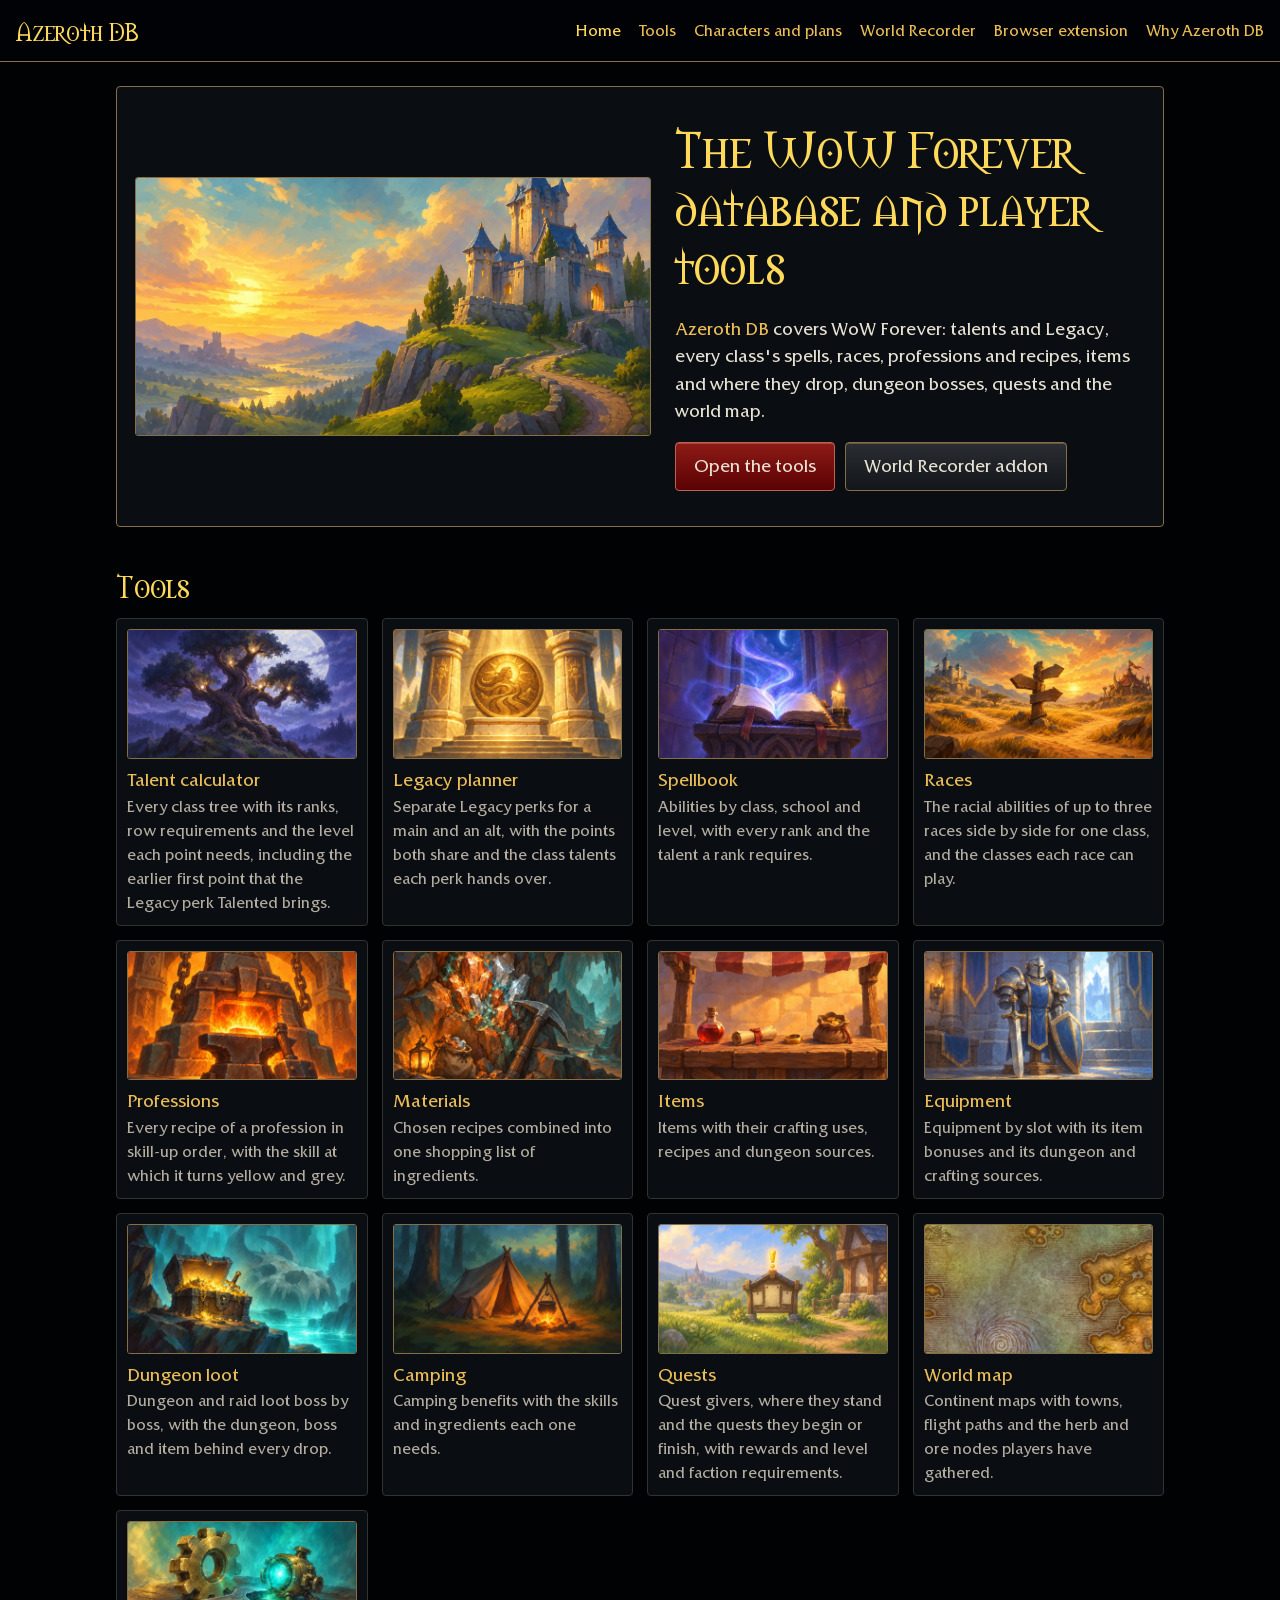
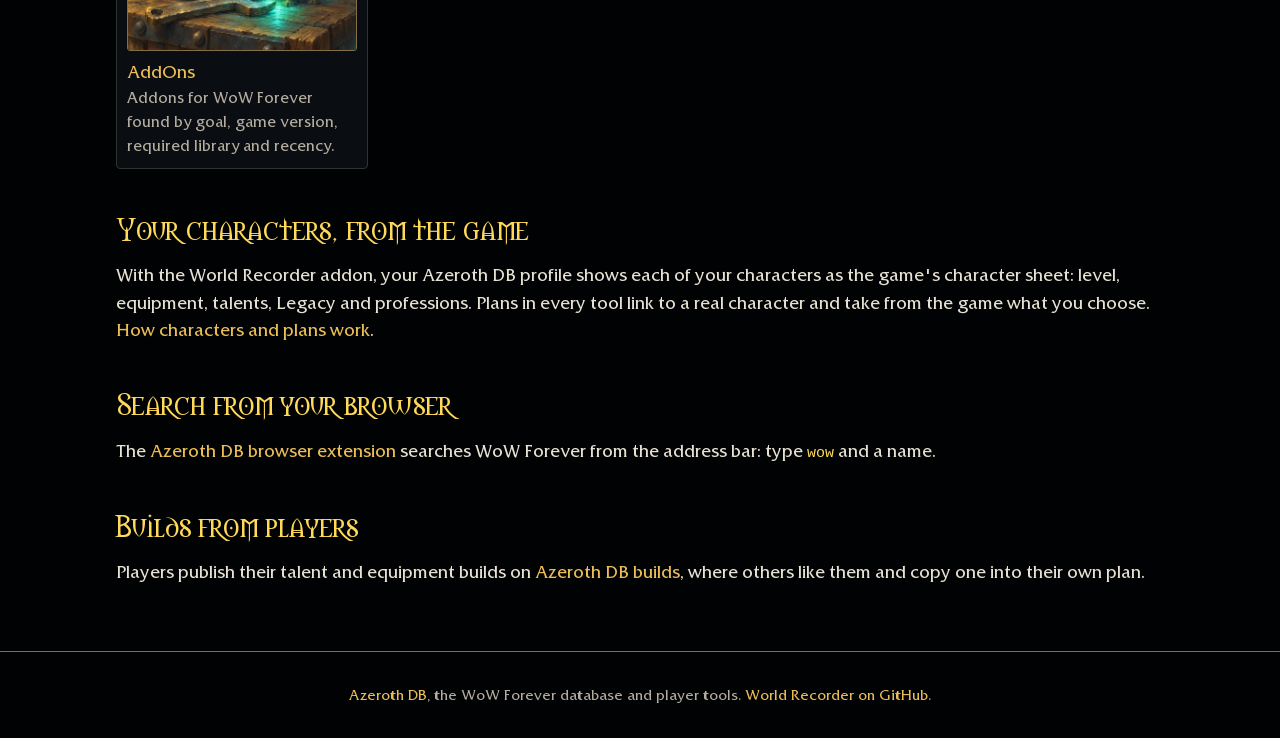
==== commit a2c5cb78: "fix(WOW-101): promote Azeroth DB on the current public host" ====
--- a/index.html
+++ b/index.html
@@ -3,39 +3,39 @@
 <head>
 <meta charset="utf-8">
 <meta name="viewport" content="width=device-width, initial-scale=1">
-<title>azeroth.wiki: WoW Forever database, talent calculator and planners</title>
-<meta name="description" content="azeroth.wiki is the WoW Forever database: talent and Legacy planners, spellbook, races, professions, items, dungeon loot, quests and the world map.">
+<title>Azeroth DB: WoW Forever database, talent calculator and planners</title>
+<meta name="description" content="Azeroth DB is the WoW Forever database: talent and Legacy planners, spellbook, races, professions, items, dungeon loot, quests and the world map.">
 <link rel="canonical" href="https://azeroth-db.github.io/">
 <meta property="og:type" content="website">
-<meta property="og:site_name" content="azeroth.wiki">
-<meta property="og:title" content="azeroth.wiki: WoW Forever database, talent calculator and planners">
-<meta property="og:description" content="azeroth.wiki is the WoW Forever database: talent and Legacy planners, spellbook, races, professions, items, dungeon loot, quests and the world map.">
+<meta property="og:site_name" content="Azeroth DB">
+<meta property="og:title" content="Azeroth DB: WoW Forever database, talent calculator and planners">
+<meta property="og:description" content="Azeroth DB is the WoW Forever database: talent and Legacy planners, spellbook, races, professions, items, dungeon loot, quests and the world map.">
 <meta property="og:url" content="https://azeroth-db.github.io/">
 <meta property="og:image" content="https://azeroth-db.github.io/images/og-home.jpg">
 <meta property="og:image:width" content="1200">
 <meta property="og:image:height" content="630">
 <meta name="twitter:card" content="summary_large_image">
 <link rel="stylesheet" href="/style.css">
-<script type="application/ld+json">{"@context": "https://schema.org", "@graph": [{"@type": "Organization", "name": "azeroth.wiki", "url": "https://azeroth.wiki", "sameAs": ["https://github.com/azeroth-db"]}, {"@type": "WebSite", "name": "azeroth.wiki", "url": "https://azeroth.wiki"}]}</script>
+<script type="application/ld+json">{"@context": "https://schema.org", "@graph": [{"@type": "Organization", "name": "Azeroth DB", "url": "https://wowdb.wiki", "sameAs": ["https://github.com/azeroth-db"]}, {"@type": "WebSite", "name": "Azeroth DB", "url": "https://wowdb.wiki"}]}</script>
 </head>
 <body>
-<header class="top"><a class="brand" href="https://azeroth.wiki/">azeroth.wiki</a><nav><a href="/" aria-current="page">Home</a><a href="/tools.html">Tools</a><a href="/characters.html">Characters and plans</a><a href="/world-recorder.html">World Recorder</a><a href="/extension.html">Browser extension</a><a href="/why.html">Why azeroth.wiki</a></nav></header>
+<header class="top"><a class="brand" href="https://wowdb.wiki/">Azeroth DB</a><nav><a href="/" aria-current="page">Home</a><a href="/tools.html">Tools</a><a href="/characters.html">Characters and plans</a><a href="/world-recorder.html">World Recorder</a><a href="/extension.html">Browser extension</a><a href="/why.html">Why Azeroth DB</a></nav></header>
 <main>
 
 <section class="hero"><img src="/images/hero.webp" alt="" width="1536" height="768">
 <div><h1>The WoW Forever database and player tools</h1>
-<p><a href="https://azeroth.wiki/">azeroth.wiki</a> covers WoW Forever: talents and Legacy, every class's spells, races, professions and recipes, items and where they drop, dungeon bosses, quests and the world map.</p>
-<p class="actions"><a class="button" href="https://azeroth.wiki/forever">Open the tools</a> <a class="button quiet" href="/world-recorder.html">World Recorder addon</a></p></div></section>
+<p><a href="https://wowdb.wiki/">Azeroth DB</a> covers WoW Forever: talents and Legacy, every class's spells, races, professions and recipes, items and where they drop, dungeon bosses, quests and the world map.</p>
+<p class="actions"><a class="button" href="https://wowdb.wiki/forever">Open the tools</a> <a class="button quiet" href="/world-recorder.html">World Recorder addon</a></p></div></section>
 <h2>Tools</h2>
-<div class="cards"><a class="card" href="https://azeroth.wiki/forever/talents/warrior"><img src="/images/talents.webp" alt="" width="960" height="540" loading="lazy"><span><strong>Talent calculator</strong>Every class tree with its ranks, row requirements and the level each point needs, including the earlier first point that the Legacy perk Talented brings.</span></a><a class="card" href="https://azeroth.wiki/forever/legacy"><img src="/images/legacy.webp" alt="" width="960" height="540" loading="lazy"><span><strong>Legacy planner</strong>Separate Legacy perks for a main and an alt, with the points both share and the class talents each perk hands over.</span></a><a class="card" href="https://azeroth.wiki/forever/abilities"><img src="/images/abilities.webp" alt="" width="960" height="540" loading="lazy"><span><strong>Spellbook</strong>Abilities by class, school and level, with every rank and the talent a rank requires.</span></a><a class="card" href="https://azeroth.wiki/forever/races"><img src="/images/races.webp" alt="" width="960" height="540" loading="lazy"><span><strong>Races</strong>The racial abilities of up to three races side by side for one class, and the classes each race can play.</span></a><a class="card" href="https://azeroth.wiki/forever/professions"><img src="/images/professions.webp" alt="" width="960" height="540" loading="lazy"><span><strong>Professions</strong>Every recipe of a profession in skill-up order, with the skill at which it turns yellow and grey.</span></a><a class="card" href="https://azeroth.wiki/forever/materials"><img src="/images/materials.webp" alt="" width="960" height="540" loading="lazy"><span><strong>Materials</strong>Chosen recipes combined into one shopping list of ingredients.</span></a><a class="card" href="https://azeroth.wiki/forever/items"><img src="/images/items.webp" alt="" width="960" height="540" loading="lazy"><span><strong>Items</strong>Items with their crafting uses, recipes and dungeon sources.</span></a><a class="card" href="https://azeroth.wiki/forever/gear"><img src="/images/gear.webp" alt="" width="960" height="540" loading="lazy"><span><strong>Equipment</strong>Equipment by slot with its item bonuses and its dungeon and crafting sources.</span></a><a class="card" href="https://azeroth.wiki/forever/dungeons"><img src="/images/dungeons.webp" alt="" width="960" height="540" loading="lazy"><span><strong>Dungeon loot</strong>Dungeon and raid loot boss by boss, with the dungeon, boss and item behind every drop.</span></a><a class="card" href="https://azeroth.wiki/forever/camping"><img src="/images/camping.webp" alt="" width="960" height="540" loading="lazy"><span><strong>Camping</strong>Camping benefits with the skills and ingredients each one needs.</span></a><a class="card" href="https://azeroth.wiki/forever/quests"><img src="/images/quests.webp" alt="" width="960" height="540" loading="lazy"><span><strong>Quests</strong>Quest givers, where they stand and the quests they begin or finish, with rewards and level and faction requirements.</span></a><a class="card" href="https://azeroth.wiki/forever/map"><img src="/images/map.webp" alt="" width="960" height="540" loading="lazy"><span><strong>World map</strong>Continent maps with towns, flight paths and the herb and ore nodes players have gathered.</span></a><a class="card" href="https://azeroth.wiki/forever/addons"><img src="/images/addons.webp" alt="" width="960" height="540" loading="lazy"><span><strong>AddOns</strong>Addons for WoW Forever found by goal, game version, required library and recency.</span></a></div>
+<div class="cards"><a class="card" href="https://wowdb.wiki/forever/talents/warrior"><img src="/images/talents.webp" alt="" width="960" height="540" loading="lazy"><span><strong>Talent calculator</strong>Every class tree with its ranks, row requirements and the level each point needs, including the earlier first point that the Legacy perk Talented brings.</span></a><a class="card" href="https://wowdb.wiki/forever/legacy"><img src="/images/legacy.webp" alt="" width="960" height="540" loading="lazy"><span><strong>Legacy planner</strong>Separate Legacy perks for a main and an alt, with the points both share and the class talents each perk hands over.</span></a><a class="card" href="https://wowdb.wiki/forever/abilities"><img src="/images/abilities.webp" alt="" width="960" height="540" loading="lazy"><span><strong>Spellbook</strong>Abilities by class, school and level, with every rank and the talent a rank requires.</span></a><a class="card" href="https://wowdb.wiki/forever/races"><img src="/images/races.webp" alt="" width="960" height="540" loading="lazy"><span><strong>Races</strong>The racial abilities of up to three races side by side for one class, and the classes each race can play.</span></a><a class="card" href="https://wowdb.wiki/forever/professions"><img src="/images/professions.webp" alt="" width="960" height="540" loading="lazy"><span><strong>Professions</strong>Every recipe of a profession in skill-up order, with the skill at which it turns yellow and grey.</span></a><a class="card" href="https://wowdb.wiki/forever/materials"><img src="/images/materials.webp" alt="" width="960" height="540" loading="lazy"><span><strong>Materials</strong>Chosen recipes combined into one shopping list of ingredients.</span></a><a class="card" href="https://wowdb.wiki/forever/items"><img src="/images/items.webp" alt="" width="960" height="540" loading="lazy"><span><strong>Items</strong>Items with their crafting uses, recipes and dungeon sources.</span></a><a class="card" href="https://wowdb.wiki/forever/gear"><img src="/images/gear.webp" alt="" width="960" height="540" loading="lazy"><span><strong>Equipment</strong>Equipment by slot with its item bonuses and its dungeon and crafting sources.</span></a><a class="card" href="https://wowdb.wiki/forever/dungeons"><img src="/images/dungeons.webp" alt="" width="960" height="540" loading="lazy"><span><strong>Dungeon loot</strong>Dungeon and raid loot boss by boss, with the dungeon, boss and item behind every drop.</span></a><a class="card" href="https://wowdb.wiki/forever/camping"><img src="/images/camping.webp" alt="" width="960" height="540" loading="lazy"><span><strong>Camping</strong>Camping benefits with the skills and ingredients each one needs.</span></a><a class="card" href="https://wowdb.wiki/forever/quests"><img src="/images/quests.webp" alt="" width="960" height="540" loading="lazy"><span><strong>Quests</strong>Quest givers, where they stand and the quests they begin or finish, with rewards and level and faction requirements.</span></a><a class="card" href="https://wowdb.wiki/forever/map"><img src="/images/map.webp" alt="" width="960" height="540" loading="lazy"><span><strong>World map</strong>Continent maps with towns, flight paths and the herb and ore nodes players have gathered.</span></a><a class="card" href="https://wowdb.wiki/forever/addons"><img src="/images/addons.webp" alt="" width="960" height="540" loading="lazy"><span><strong>AddOns</strong>Addons for WoW Forever found by goal, game version, required library and recency.</span></a></div>
 <h2>Your characters, from the game</h2>
-<p>With the World Recorder addon, your azeroth.wiki profile shows each of your characters as the game's character sheet: level, equipment, talents, Legacy and professions. Plans in every tool link to a real character and take from the game what you choose. <a href="/characters.html">How characters and plans work</a>.</p>
+<p>With the World Recorder addon, your Azeroth DB profile shows each of your characters as the game's character sheet: level, equipment, talents, Legacy and professions. Plans in every tool link to a real character and take from the game what you choose. <a href="/characters.html">How characters and plans work</a>.</p>
 <h2>Search from your browser</h2>
-<p>The <a href="/extension.html">azeroth.wiki browser extension</a> searches WoW Forever from the address bar: type <code>wow</code> and a name.</p>
+<p>The <a href="/extension.html">Azeroth DB browser extension</a> searches WoW Forever from the address bar: type <code>wow</code> and a name.</p>
 <h2>Builds from players</h2>
-<p>Players publish their talent and equipment builds on <a href="https://azeroth.wiki/forever/builds">azeroth.wiki builds</a>, where others like them and copy one into their own plan.</p>
+<p>Players publish their talent and equipment builds on <a href="https://wowdb.wiki/forever/builds">Azeroth DB builds</a>, where others like them and copy one into their own plan.</p>
 
 </main>
-<footer><p><a href="https://azeroth.wiki/">azeroth.wiki</a>, the WoW Forever database and player tools. <a href="https://github.com/azeroth-db/world-recorder">World Recorder on GitHub</a>.</p></footer>
+<footer><p><a href="https://wowdb.wiki/">Azeroth DB</a>, the WoW Forever database and player tools. <a href="https://github.com/azeroth-db/world-recorder">World Recorder on GitHub</a>.</p></footer>
 </body>
 </html>
